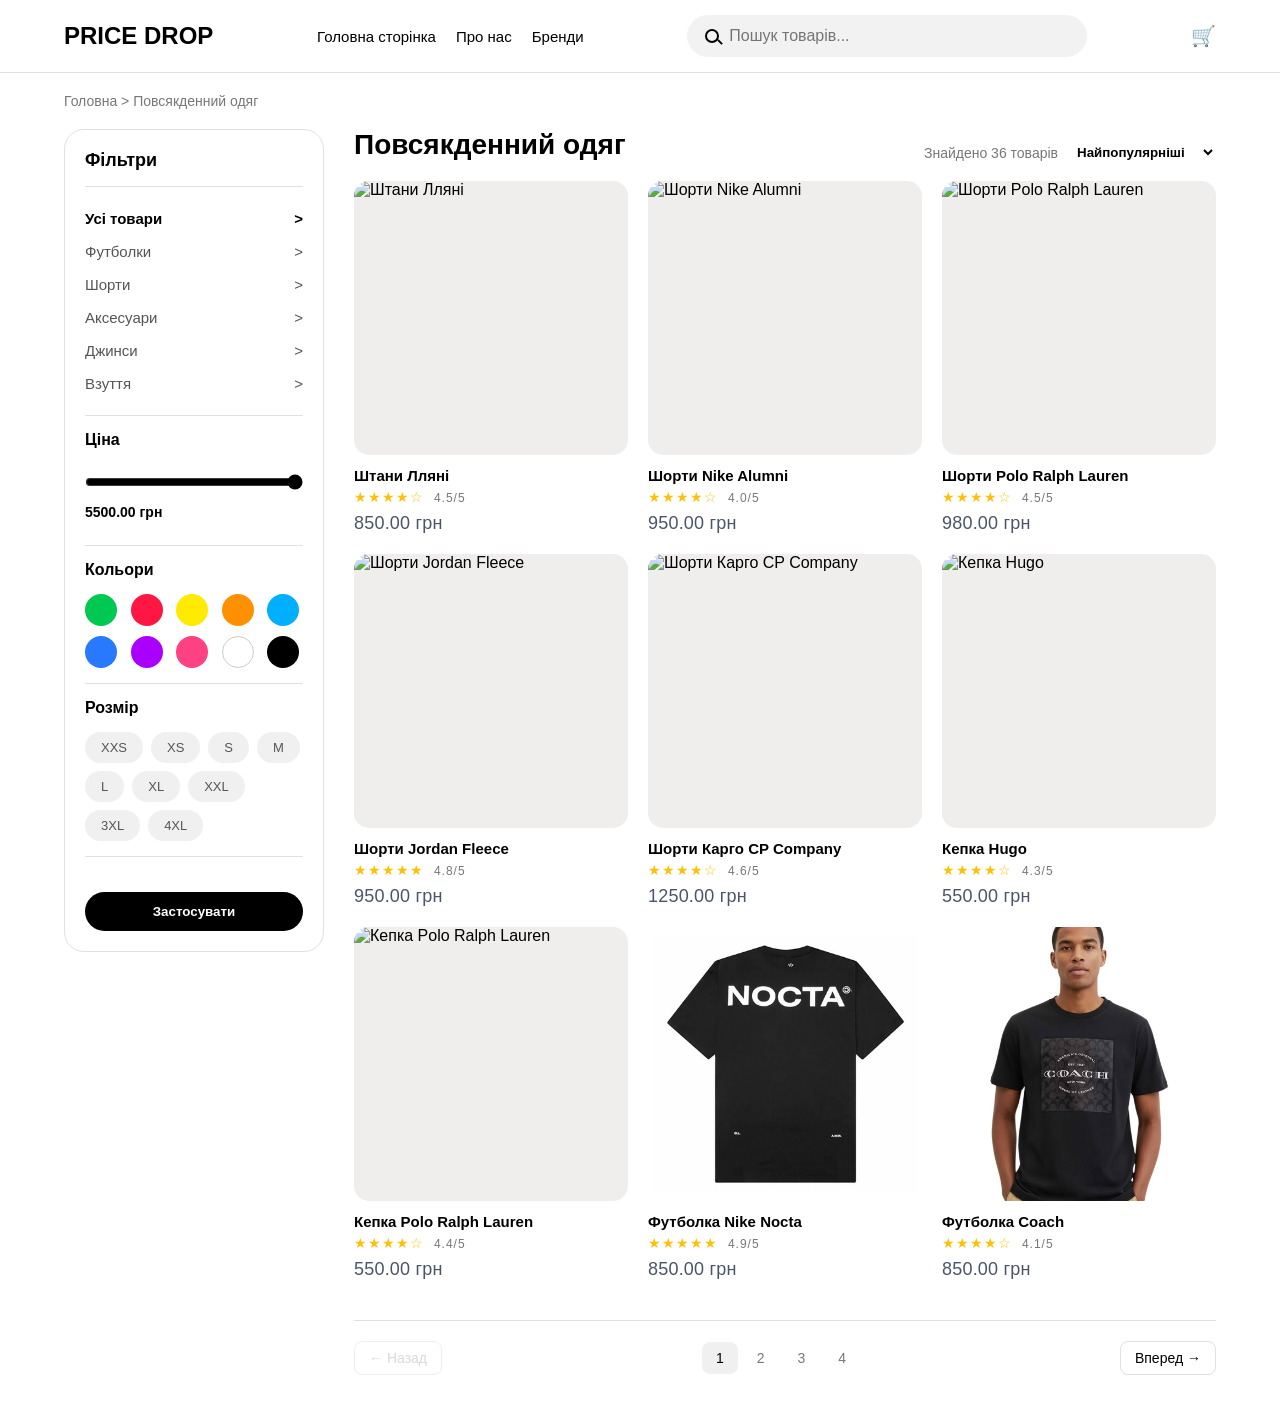
==== index2.html @ 5a88a985 "Add files via upload" ====
<!DOCTYPE html>
<html lang="uk">
<head>
    <meta charset="UTF-8">
    <meta name="viewport" content="width=device-width, initial-scale=1.0">
    <title>Price Drop - Повсякденний одяг</title>
    <link rel="stylesheet" href="style2.css">
    <meta property="og:image" content="logo.png">
<link rel="icon" type="image/png" href="logo.png">
</head>
<body>
   <header class="header">
    <div class="header-container">
        
        <div class="logo" id="logoLink">Price Drop</div>
        
        <nav class="nav">
            <a href="index.html" id="shopLink">Головна сторінка</a>
            <a href="index4.html">Про нас</a>
            <a href="index3.html">Бренди</a>
        </nav>

        <div class="search-bar">
            <span class="search-icon"></span>
            <input type="text" placeholder="Пошук товарів...">
        </div>

        <div class="header-icons">
            <button class="icon-btn" id="cartHeaderBtn">🛒 <span class="cart-badge" id="cartBadge">0</span></button>
            
            <div class="burger-menu-wrapper">
                <button class="burger-btn" onclick="toggleBurgerMenu()">
                    <span></span>
                    <span></span>
                    <span></span>
                </button>
                
                <div class="burger-menu" id="burgerMenu">
                    <a href="index.html">Головна сторінка</a>
                    <a href="index4.html">Про нас</a>
                    <a href="index3.html">Бренди</a>
                </div>
            </div>
        </div>
        
    </div>
</header>

    <div class="breadcrumb">
        <a href="#" id="breadHome">Головна</a> &gt; <span id="breadCurrent">Повсякденний одяг</span>
    </div>

    <div id="catalogPage" class="app-page active">
        <main class="main-container">
            <button class="mobile-filter-btn" id="openFilters">Фільтри ⚙️</button>

            <aside class="sidebar" id="sidebar">
                <div class="sidebar-header">
                    <h3>Фільтри</h3>
                    <button class="close-filter-btn" id="closeFilters">&times;</button>
                </div>
                <hr>
                
                <div class="filter-section">
                    <ul class="category-list" id="categoryFilter">
                        <li data-category="all" class="active">Усі товари <span>&gt;</span></li>
                        <li data-category="tshirt">Футболки <span>&gt;</span></li>
                        <li data-category="shorts">Шорти <span>&gt;</span></li>
                        <li data-category="accessories">Аксесуари <span>&gt;</span></li>
                        <li data-category="jeans">Джинси <span>&gt;</span></li>
                        <li data-category="shoes">Взуття <span>&gt;</span></li>

                    </ul>
                </div>
                <hr>

                <div class="filter-section">
                    <h4>Ціна</h4>
                    <div class="price-slider-container">
                        <input type="range" id="priceRange" min="50" max="300" value="300" class="slider">
                        <div class="price-values">
                            <span id="currentPrice">₴2000</span>
                        </div>
                    </div>
                </div>
                <hr>

                <div class="filter-section">
                    <h4>Кольори</h4>
                    <div class="color-options" id="colorFilter">
                        <div class="color-circle" data-color="green" style="background: #00c853;"></div>
                        <div class="color-circle" data-color="red" style="background: #ff1744;"></div>
                        <div class="color-circle" data-color="yellow" style="background: #ffea00;"></div>
                        <div class="color-circle" data-color="orange" style="background: #ff9100;"></div>
                        <div class="color-circle" data-color="lightblue" style="background: #00b0ff;"></div>
                        <div class="color-circle" data-color="blue" style="background: #2979ff;"></div>
                        <div class="color-circle" data-color="purple" style="background: #aa00ff;"></div>
                        <div class="color-circle" data-color="pink" style="background: #ff4081;"></div>
                        <div class="color-circle" data-color="white" style="background: #ffffff; border: 1px solid #ccc;"></div>
                        <div class="color-circle" data-color="black" style="background: #000000;"></div>
                    </div>
                </div>
                <hr>

                <div class="filter-section">
                    <h4>Розмір</h4>
                    <div class="size-options" id="sizeFilter">
                        <button class="size-btn" data-size="XXS">XXS</button>
                        <button class="size-btn" data-size="XS">XS</button>
                        <button class="size-btn" data-size="S">S</button>
                        <button class="size-btn" data-size="M">M</button>
                        <button class="size-btn" data-size="L">L</button>
                        <button class="size-btn" data-size="XL">XL</button>
                        <button class="size-btn" data-size="XXL">XXL</button>
                        <button class="size-btn" data-size="3XL">3XL</button>
                        <button class="size-btn" data-size="4XL">4XL</button>
                    </div>
                </div>
                <hr>



                <button class="apply-btn" id="applyFilters">Застосувати</button>
            </aside>

            <section class="products-content">
                <div class="products-header">
                    <h2>Повсякденний одяг</h2>
                    <div class="products-meta">
                        <span>Показано 1-9 з 100 товарів</span>
                        <select class="sort-select">
                            <option>Найпопулярніші</option>
                            <option>Спочатку дешевші</option>
                            <option>Спочатку дорожчі</option>
                        </select>
                    </div>
                </div>

                <div class="products-grid" id="catalogGrid"></div>

                <div class="pagination">
                    <button class="page-btn text-btn">&larr; Назад</button>
                    <div class="page-numbers">
                        <button class="page-btn num-btn active">1</button>
                        <button class="page-btn num-btn">2</button>
                        <button class="page-btn num-btn">3</button>
                        <span>...</span>
                        <button class="page-btn num-btn">8</button>
                        <button class="page-btn num-btn">9</button>
                        <button class="page-btn num-btn">10</button>
                    </div>
                    <button class="page-btn text-btn">Вперед &rarr;</button>
                </div>
            </section>
        </main>
    </div>

    <div id="productPage" class="app-page">
        <button class="back-to-catalog-btn" onclick="backToCatalog()" style="margin: 20px 0; padding: 10px 20px; background: #000; color: #fff; border: none; cursor: pointer; border-radius: 4px;">
        &larr; Назад до каталогу
    </button>
        <div class="details-container">
            <div class="details-gallery">
                <div class="thumbs-col" id="detailThumbs"></div>
                <div class="main-img-box">
                    <img id="detailMainImg" src="" alt="Товар">
                </div>
            </div>
            <div class="details-info">
                <h1 id="detailTitle"></h1>
                <div class="rating" id="detailRating"></div>
                <div class="price-container" id="detailPriceContainer"></div>
                <p class="details-desc">Ця стильна річ ідеально підійде для будь-якого випадку. Виготовлена з м'якої та дихаючої тканини, що забезпечує максимальний комфорт, високу якість та неперевершений вигляд.</p>
                <hr>
                <div class="filter-section">
                    <h4>Оберіть колір</h4>
                    <div class="color-options" id="detailColors"></div>
                </div>
                <hr>
                <div class="filter-section">
                    <h4>Оберіть розмір</h4>
                    <div class="size-options" id="detailSizes"></div>
                </div>
                <hr>
                <div class="qty-and-actions">
                    <div class="qty-selector">
                        <button class="qty-btn" id="detailQtyMinus">−</button>
                        <span class="qty-val" id="detailQtyVal">1</span>
                        <button class="qty-btn" id="detailQtyPlus">+</button>
                    </div>
                    <button class="add-to-cart-btn" id="addToCartBtn">Додати до кошика</button>
                </div>
            </div>
        </div>
    </div>

    <div id="cartPage" class="app-page">
        <div class="cart-container">
            <h1>Ваш кошик</h1>
            <div class="cart-layout">
                <div class="cart-items-list" id="cartItemsList"></div>
                <div class="order-summary">
                    <h2>Разом</h2>
                    <div class="summary-row">
                        <span>Сума</span>
                        <span id="summarySubtotal">$0</span>
                    </div>

                    <div class="summary-row">
                        <span>Доставка</span>
                        <span id="summaryDelivery">$0</span>
                    </div>
                    <div class="summary-row total">
                        <span>Загалом</span>
                        <span id="summaryTotal">$0</span>
                    </div>
                    <div class="promo-container">
                        <input type="text" class="promo-input" placeholder="Додати промокод">
                        <button class="promo-btn">Застосувати</button>
                    </div>
                    <button class="checkout-btn">Перейти до оформлення &rarr;</button>
                </div>
            </div>
        </div>
    </div>

<div id="checkoutPage" class="app-page">
    <div class="checkout-container">
        <button class="checkout-back-btn" id="checkoutBackBtn">&larr; Повернутися до каталогу</button>
        
        <div class="checkout-layout">
            <div class="checkout-form">
                <div>
                    <h2 class="checkout-section-title">Оформлення замовлення</h2>
                    <div class="form-grid">
                        <input type="text" id="order-name" class="form-input" placeholder="Ім'я">
                        <input type="text" id="order-lastname" class="form-input" placeholder="Прізвище">
                        <input type="text" id="order-surname" class="form-input" placeholder="По батькові">
                        <input type="text" id="order-phone" class="form-input" placeholder="+380">
                        
                        <select id="order-messenger" class="form-select">
                            <option value="Telegram">Telegram</option>
                            <option value="Viber">Viber</option>
                        </select>
                        <input type="text" id="order-nickname" class="form-input" placeholder="Введіть свій @nickname або номер">
                        
                        <div class="form-warning">Будь ласка, уважно заповнюйте контактні дані...</div>
                        
                        <textarea id="order-comment" class="form-textarea" placeholder="Коментар до замовлення (необов'язково)"></textarea>
                    </div>
                </div>

                <div>
                    <h2 class="checkout-section-title">Доставка</h2>
                    <div class="form-grid">
                        <input type="text" id="order-city" class="form-input" placeholder="Місто">
                        <input type="text" id="order-post" class="form-input" placeholder="Відділення Нової Пошти">
                    </div>
                </div>

                <div>
                    <h2 class="checkout-section-title">Спосіб оплати</h2>
                    <div class="radio-group">
                        <label class="radio-label">
                            <input type="radio" name="paymentMethod" value="Передоплата">
                            <span>Передоплата</span>
                        </label>
                        <label class="radio-label">
                            <input type="radio" name="paymentMethod" value="Оплата при отриманні" checked>
                            <span>Оплата при отриманні</span>
                        </label>
                    </div>
                </div>
            </div>

            <div class="checkout-summary-box">
                <h2 id="checkoutSummaryTitle">Ваші покупки</h2>
                
                <div class="checkout-mini-items" id="checkoutMiniItems"></div>
                
                <hr class="checkout-divider">
                <div class="checkout-row">
                    <span>Доставка</span>
                    <span style="color: #666; font-size: 14px;">За тарифами перевізника</span>
                </div>
                
                <div class="checkout-row total">
                    <span>Разом</span>
                    <span id="checkoutTotalVal">0.00 грн</span>
                </div>
                
                <label class="checkbox-label">
                    <input type="checkbox" id="order-agree" checked>
                    <span>Я погоджуюсь з <a href="#">Політикою конфіденційності</a></span>
                </label>
                <label class="checkbox-label">
                    <input type="checkbox" id="order-nocall" checked>
                    <span>Я не потребую дзвінка менеджера</span>
                </label>
                
                <button type="button" class="submit-order-btn" id="submitOrderBtn">Оформити замовлення</button>
            </div>
        </div>
    </div>
</div>


<script>
const baseProducts = [
    { title: "Штани Лляні", category: "pants", price: 850, oldPrice: null, rating: 4.5, stars: "★★★★☆", colors: ["black", "white", "darkblue", "beige"], sizes: ["S", "M", "L", "XL"], style: "casual", img: "1/1.jpg", gallery: ["1/1.jpg", "1/2.jpg", "1/3.jpg", "1/4.jpg"] },
    { title: "Шорти Nike Alumni", category: "shorts", price: 950, oldPrice: null, rating: 4.0, stars: "★★★★☆", colors: ["black", "grey"], sizes: ["S", "M", "L", "XL"], style: "casual", img: "2/1.jpg", gallery: ["2/2.jpg", "2/3.jpg", "2/6.jpg", "2/5.jpg"] },
    { title: "Шорти Polo Ralph Lauren", category: "shorts", price: 980, oldPrice: null, rating: 4.5, stars: "★★★★☆", colors: ["blue", "black"], sizes: ["M", "L", "XL"], style: "gym", img: "3/1.jpg", gallery: ["3/1.jpg", "3/2.jpg", "3/3.jpg"] },
    { title: "Шорти Jordan Fleece", category: "shorts", price: 950, oldPrice: null, rating: 4.8, stars: "★★★★★", colors: ["grey", "black"], sizes: ["S", "M", "L", "XL"], style: "casual", img: "4/1.jpg", gallery: ["4/1.jpg", "4/2.jpg", "4/3.jpg"] },
    { title: "Шорти Карго CP Company", category: "shorts", price: 1250, oldPrice: null, rating: 4.6, stars: "★★★★☆", colors: ["grey", "Black"], sizes: ["S", "M", "L"], style: "casual", img: "5/1.jpg", gallery: ["5/1.jpg", "5/2.jpg", "5/3.jpg"] },
    { title: "Кепка Hugo", category: "accessories", price: 550, oldPrice: null, rating: 4.3, stars: "★★★★☆", colors: ["darkblue", "black"], sizes: ["One Size"], style: "casual", img: "6/1.jpg", gallery: ["6/1.jpg", "6/2.jpg", "6/3.jpg"] },
    { title: "Кепка Polo Ralph Lauren", category: "accessories", price: 550, oldPrice: null, rating: 4.4, stars: "★★★★☆", colors: ["darkblue", "white", "black"], sizes: ["One Size"], style: "casual", img: "7/1.jpg", gallery: ["7/1.jpg", "7/2.jpg", "7/3.jpg"] },
    { title: "Футболка Nike Nocta", category: "tshirt", price: 850, oldPrice: null, rating: 4.9, stars: "★★★★★", colors: ["black", "white"], sizes: ["S", "M", "L", "XL"], style: "streetwear", img: "8/1.jpg", gallery: ["8/1.jpg", "8/2.jpg", "8/3.jpg"] },
    { title: "Футболка Coach", category: "tshirt", price: 850, oldPrice: null, rating: 4.1, stars: "★★★★☆", colors: ["black", "white"], sizes: ["S", "M", "L"], style: "casual", img: "9/1.jpg", gallery: ["9/1.jpg", "9/2.jpg", "9/3.jpg"] },
    { title: "Футболка Jordan OFF White", category: "tshirt", price: 850, oldPrice: null, rating: 4.7, stars: "★★★★★", colors: ["black", "white"], sizes: ["S", "M", "L", "XL"], style: "gym", img: "10/1.jpg", gallery: ["10/1.jpg", "10/2.jpg", "10/3.jpg"] },

    { title: "Футболка Jordan Paris", category: "tshirt", price: 850, oldPrice: null, rating: 4.0, stars: "★★★★☆", colors: ["whites", "black"], sizes: ["S", "M", "L"], style: "casual", img: "11/1.jpg", gallery: ["11/1.jpg", "11/2.jpg", "11/3.jpg"] },
    { title: "Футболка Jordan AIR", category: "tshirt", price: 850, oldPrice: null, rating: 4.0, stars: "★★★★☆", colors: ["white", "black"], sizes: ["S", "M", "L", "XL"], style: "formal", img: "12/1.jpg", gallery: ["12/1.jpg", "12/2.jpg", "12/3.jpg"] },
    { title: "Футболка Jordan Flight", category: "tshirt", price: 850, oldPrice: null, rating: 4.7, stars: "★★★★★", colors: ["black", "white"], sizes: ["S", "M", "L", "XL"], style: "casual", img: "13/1.jpg", gallery: ["13/1.jpg", "13/2.jpg", "13/3.jpg"] },
    { title: "Футболка Jodan AIR", category: "tshirt", price: 850, oldPrice: null, rating: 4.5, stars: "★★★★☆", colors: ["white", "black"], sizes: ["S", "M", "L", "XL"], style: "streetwear", img: "14/1.jpg", gallery: ["14/1.jpg", "14/2.jpg", "14/3.jpg"] },
    { title: "Штани Jordan Dri Fit", category: "shorts", price: 850, oldPrice: null, rating: 4.3, stars: "★★★★☆", colors: ["black", "blue"], sizes: ["S", "M", "L", "XL"], style: "casual", img: "15/1.jpg", gallery: ["15/1.jpg", "15/2.jpg", "15/3.jpg"] },
    { title: "Шорти Nike Swoosh", category: "shorts", price: 950, oldPrice: null, rating: 4.9, stars: "★★★★★", colors: ["gray", "black"], sizes: ["S", "M", "L", "XL"], style: "casual", img: "16/1.jpg", gallery: ["16/1.jpg", "16/2.jpg", "16/3.jpg"] },
    { title: "Штани Stone Island карго брюки", category: "jeans", price: 1500, oldPrice: 2300, rating: 4.2, stars: "★★★★☆", colors: ["beige", "grey"], sizes: ["S", "M", "L"], style: "streetwear", img: "17/1.jpg", gallery: ["17/1.jpg", "17/2.jpg"] },
    { title: "Лофери чоловічі", category: "shoes", price: 1450, oldPrice: null, rating: 4.4, stars: "★★★★☆", colors: ["black"], sizes: ["41", "42", "43", "44", "45"], style: "casual", img: "18/1.jpg", gallery: ["18/1.jpg", "18/2.jpg", "18/3.jpg"] },
    { title: "Шорти CP Company", category: "shorts", price: 1200, oldPrice: 1700, rating: 4.6, stars: "★★★★☆", colors: ["grey", "black", "darkgreen"], sizes: ["M", "L", "XL"], style: "streetwear", img: "19/1.jpg", gallery: ["19/1.jpg", "19/2.jpg", "19/3.jpg", "19/4.jpg"] },
    { title: "Кросівки Nike Ava Rover", category: "shoes", price: 2700, oldPrice: 3550, rating: 4.4, stars: "★★★★☆", colors: ["black"], sizes: ["41", "42", "43", "44", "45"], style: "formal", img: "20/1.jpg", gallery: ["20/1.jpg", "20/2.jpg", "20/3.jpg"] },

    { title: "Тапки Crocs", category: "shoes", price: 1250, oldPrice: 1500, rating: 5.0, stars: "★★★★★", colors: ["white", "black", "darkgreen"], sizes: ["41", "42", "43", "44", "45"], style: "casual", img: "21/1.jpg", gallery: ["21/1.jpg", "21/2.jpg", "21/3.jpg"] },
    { title: "Кросівки EA7", category: "shoes", price: 2890, oldPrice: null, rating: 4.9, stars: "★★★★★", colors: ["black"], sizes: ["41", "42", "43", "44", "45"], style: "casual", img: "22/1.jpg", gallery: ["22/1.jpg", "22/2.jpg", "22/3.jpg"] },
    { title: "Crocs Batman", category: "shoes", price: 1600, oldPrice: 1800, rating: 4.8, stars: "★★★★★", colors: ["black"], sizes: ["41", "42", "43", "44"], style: "streetwear", img: "23/1.jpg", gallery: ["23/1.jpg", "23/2.jpg", "23/3.jpg"] },
    { title: "Футболка AX", category: "tshirt", price: 1350, oldPrice: 1600, rating: 4.7, stars: "★★★★★", colors: ["black"], sizes: ["S", "M", "L", "Xl"], style: "casual", img: "24/1.jpg", gallery: ["24/1.jpg", "24/2.jpg", "24/3.jpg"] },
    { title: "Футболка Hugo Boss", category: "tshirt", price: 1200, oldPrice: null, rating: 4.6, stars: "★★★★☆", colors: ["black"], sizes: ["S", "M", "L", "XL"], style: "gym", img: "25/1.jpg", gallery: ["25/1.jpg", "25/2.jpg", "25/3.jpg"] },
    { title: "Кросівки Premiata Lander 7079", category: "shoes", price: 4100, oldPrice: 4500, rating: 4.5, stars: "★★★★☆", colors: ["black"], sizes: ["41", "42", "43", "45"], style: "casual", img: "26/1.jpg", gallery: ["26/1.jpg", "26/2.jpg", "26/3.jpg"] },
    { title: "Футболка Stone Island", category: "tshirt", price: 1400, oldPrice: 2300, rating: 4.4, stars: "★★★★☆", colors: ["black", "white"], sizes: ["S", "M", "L", "Xl"], style: "streetwear", img: "27/1.jpg", gallery: ["27/1.jpg", "27/2.jpg", "27/3.jpg"] },
    { title: "Футболка Hugo", category: "tshirt", price: 1200, oldPrice: null, rating: 4.7, stars: "★★★★★", colors: ["black"], sizes: ["S", "M", "L", "Xl"], style: "casual", img: "28/1.jpg", gallery: ["28/1.jpg", "28/2.jpg"] },
    { title: "Худі Stone Island", category: "hoodie", price: 1290, oldPrice: null, rating: 4.9, stars: "★★★★★", colors: ["darkgreen", "black", "green"], sizes: ["S", "M", "L", "Xl"], style: "streetwear", img: "29/1.jpg", gallery: ["29/1.jpg", "29/2.jpg", "29/3.jpg"] },
    { title: "Футболка Polo Ralph Lauren", category: "tshirt", price: 750, oldPrice: null, rating: 4.8, stars: "★★★★★", colors: ["blue", "white", "darkblue"], sizes: ["S", "M", "L", "Xl"], style: "gym", img: "30/1.jpg", gallery: ["30/1.jpg", "30/2.jpg", "30/3.jpg"] },
    { title: "Джинсові шорти", category: "shorts", price: 1500, oldPrice: 1800, rating: 4.6, stars: "★★★★☆", colors: ["black", "white"], sizes: ["29", "30", "31", "32", "33", "34", "35", "36"], style: "gym", img: "31/1.jpg", gallery: ["31/1.jpg", "31/2.jpg", "31/3.jpg"] },
    { title: "Джинси МОМ", category: "jeans", price: 1500, oldPrice: null, rating: 4.5, stars: "★★★★☆", colors: ["gray"], sizes: ["29", "30", "31", "32", "33", "34", "35", "36"], style: "casual", img: "32/1.jpg", gallery: ["32/1.jpg", "32/2.jpg"] },
    { title: "Джинси МОМ", category: "jeans", price: 1650, oldPrice: 1950, rating: 4.4, stars: "★★★★☆", colors: ["lightblue"], sizes: ["29", "30", "31", "32", "33", "34", "35", "36"], style: "casual", img: "33/1.jpg", gallery: ["33/1.jpg", "33/2.jpg", "33/3.jpg"] },
    { title: "Джинси МОМ", category: "jeans", price: 1650, oldPrice: 1900, rating: 4.9, stars: "★★★★★", colors: ["black"], sizes: ["29", "30", "31", "32", "33", "34", "35", "36"], style: "gym", img: "34/1.jpg", gallery: ["34/1.jpg", "34/2.jpg", "34/3.jpg"] },
    { title: "Джинси МОМ", category: "jeans", price: 1500, oldPrice: null, rating: 4.7, stars: "★★★★★", colors: ["white"], sizes: ["29", "30", "31", "32", "33", "34", "35", "36"], style: "formal", img: "35/1.jpg", gallery: ["35/1.jpg", "35/2.jpg", "35/3.jpg"] },
    { title: "Джинси балон", category: "jeans", price: 1550, oldPrice: null, rating: 4.6, stars: "★★★★☆", colors: ["black"], sizes: ["29", "30", "31", "32", "33", "34", "35", "36"], style: "casual", img: "36/1.jpg", gallery: ["36/1.jpg", "36/2.jpg", "36/3.jpg"] },
];

const productsData = baseProducts.map((product, index) => ({
    ...product,
    id: index + 1
}));

let cart = [];
let currentSelectedProduct = null;
let detailQty = 1;

let currentPage = 1;
const itemsPerPage = 9; 
let filteredProducts = [...productsData];
let searchQuery = ""; 

const colorHexMap = {
    green: "#00c853", red: "#ff1744", yellow: "#ffea00", orange: "#ff9100",
    lightblue: "#00b0ff", blue: "#2979ff", purple: "#aa00ff", pink: "#ff4081",
    white: "#ffffff", black: "#000000", beige: "#f5f5dc", brown: "#8b4513",
    gray: "#808080", khaki: "#c3b091", olive: "#808000", navy: "#000080", silver: "#c0c0c0", ash: "#b2beb5"
};


function renderCatalog() {
    const grid = document.getElementById('catalogGrid');
    if(!grid) return;
    grid.innerHTML = '';

    const startIndex = searchQuery ? 0 : (currentPage - 1) * itemsPerPage;
    const endIndex = searchQuery ? filteredProducts.length : startIndex + itemsPerPage;
    const pageProducts = filteredProducts.slice(startIndex, endIndex);

    const metaSpan = document.querySelector('.products-meta span');
    if (metaSpan && window.getComputedStyle(metaSpan).display !== 'none') {
        const total = filteredProducts.length;
        metaSpan.textContent = total > 0 ? `Знайдено ${total} товарів` : "Товарів не знайдено";
    }

    if (pageProducts.length === 0) {
        grid.innerHTML = '<div class="no-results" style="padding: 40px; text-align: center; width: 100%; font-size: 18px; color: #555;">Нічого не знайдено за вашим запитом</div>';
        renderPaginationControls(true); 
        return;
    }

    pageProducts.forEach(p => {
        const card = document.createElement('div');
        card.className = 'product-card';
        card.onclick = () => openProductDetails(p.id);

        let priceHtml = `<span class="current-price">${p.price.toFixed(2)} грн</span>`;
        if(p.oldPrice) {
            const disc = Math.round(((p.oldPrice - p.price) / p.oldPrice) * 100);
            if (disc > 0) {
                priceHtml += `<span class="old-price">${p.oldPrice.toFixed(2)} грн</span><span class="discount">-${disc}%</span>`;
            }
        }

        card.innerHTML = `
            <div class="img-container"><img src="${p.img}" alt="${p.title}"></div>
            <h3>${p.title}</h3>
            <div class="rating" style="color: #ffc107; font-size: 14px; letter-spacing: 1px;">${p.stars} <span style="color: #777; font-size: 12px;">${p.rating.toFixed(1)}/5</span></div>
            <div class="price-container">${priceHtml}</div>
        `;
        grid.appendChild(card);
    });

    renderPaginationControls(searchQuery !== ""); 
}

function renderPaginationControls(hidePagination = false) {
    const paginationContainer = document.querySelector('.pagination');
    if (!paginationContainer) return;

    if (hidePagination) {
        paginationContainer.innerHTML = '';
        return;
    }

    const totalPages = Math.ceil(filteredProducts.length / itemsPerPage) || 1;
    let numbersHtml = '';
    for (let i = 1; i <= totalPages; i++) {
        numbersHtml += `<button class="page-btn num-btn ${i === currentPage ? 'active' : ''}" onclick="goToPage(${i})">${i}</button>`;
    }

    paginationContainer.innerHTML = `
        <button class="page-btn text-btn" id="prevPageBtn" ${currentPage === 1 ? 'disabled style="opacity: 0.5; cursor: not-allowed;"' : ''}>&larr; Назад</button>
        <div class="page-numbers">
            ${numbersHtml}
        </div>
        <button class="page-btn text-btn" id="nextPageBtn" ${currentPage === totalPages ? 'disabled style="opacity: 0.5; cursor: not-allowed;"' : ''}>Вперед &rarr;</button>
    `;

    document.getElementById('prevPageBtn').onclick = () => {
        if (currentPage > 1) {
            currentPage--;
            renderCatalog();
            window.scrollTo(0, 0);
        }
    };

    document.getElementById('nextPageBtn').onclick = () => {
        if (currentPage < totalPages) {
            currentPage++;
            renderCatalog();
            window.scrollTo(0, 0);
        }
    };
}

window.goToPage = function(pageNumber) {
    currentPage = pageNumber;
    renderCatalog();
    window.scrollTo(0, 0);
};

function applySorting() {
    const sortSelect = document.querySelector('.products-meta select') || document.querySelector('.sort-select');
    if (!sortSelect) return;

    const sortValue = sortSelect.value;

    if (sortValue === "cheap" || sortValue.toLowerCase().includes("дешев") || sortValue === "price-asc") {
        filteredProducts.sort((a, b) => a.price - b.price);
    } else if (sortValue === "expensive" || sortValue.toLowerCase().includes("дорож") || sortValue === "price-desc") {
        filteredProducts.sort((a, b) => b.price - a.price);
    }
}

document.addEventListener("DOMContentLoaded", () => {
    const searchInput = document.querySelector(".search-bar input");
    
    const urlParams = new URLSearchParams(window.location.search);
    const searchQueryFromUrl = urlParams.get('search');
    
    if (searchQueryFromUrl) {
        searchQuery = searchQueryFromUrl.toLowerCase().trim();
        if (searchInput) searchInput.value = searchQueryFromUrl; 
        executeFiltering(); 
    }

    if (searchInput) {
        searchInput.addEventListener("input", (e) => {
            searchQuery = e.target.value.toLowerCase().trim();
            executeFiltering();
        });
    }
});

function executeFiltering() {
    const priceRangeInput = document.getElementById('priceRange');
    const maxPrice = priceRangeInput ? parseInt(priceRangeInput.value) : 2000;
    
    const activeCategoryEl = document.querySelector('#categoryFilter li.active');
    const selectedCategory = activeCategoryEl ? activeCategoryEl.getAttribute('data-category') : 'all';
    
    const activeStyleEl = document.querySelector('#styleFilter li.active');
    const selectedStyle = activeStyleEl ? activeStyleEl.getAttribute('data-style') : 'all';
    
    const activeColorEl = document.querySelector('#colorFilter .color-circle.active');
    const selectedColor = activeColorEl ? activeColorEl.getAttribute('data-color') : null;
    
    const activeSizeEl = document.querySelector('#sizeFilter .size-btn.active');
    const selectedSize = activeSizeEl ? activeSizeEl.getAttribute('data-size') : null;

    filteredProducts = productsData.filter(p => {
        const matchPrice = p.price <= maxPrice;
        const matchCategory = (selectedCategory === 'all' || p.category === selectedCategory);
        const matchStyle = (selectedStyle === 'all' || p.style === selectedStyle);
        const matchColor = (!selectedColor || p.colors.includes(selectedColor));
        const matchSize = (!selectedSize || p.sizes.includes(selectedSize));
        const matchSearch = !searchQuery || p.title.toLowerCase().includes(searchQuery);
        
        return matchPrice && matchCategory && matchStyle && matchColor && matchSize && matchSearch;
    });

    currentPage = 1;
    applySorting();
    renderCatalog();
}

const sortSelectElement = document.querySelector('.products-meta select') || document.querySelector('.sort-select');
if (sortSelectElement) {
    sortSelectElement.addEventListener('change', function() {
        currentPage = 1;
        applySorting();
        renderCatalog();
    });
}

function navigateTo(pageId) {
    document.querySelectorAll('.app-page').forEach(page => page.classList.remove('active'));
    const targetPage = document.getElementById(pageId);
    if(targetPage) {
        targetPage.classList.add('active');
    }
    window.scrollTo(0,0);
    if(pageId === 'catalogPage') {
        document.getElementById('breadCurrent').textContent = "Каталог товарів";
    }
}

function openProductDetails(productId) {
    const p = productsData.find(item => item.id === productId);
    if(!p) return;
    currentSelectedProduct = p;
    detailQty = 1;
    document.getElementById('detailQtyVal').textContent = detailQty;

    document.getElementById('breadCurrent').textContent = p.title;
    document.getElementById('detailTitle').textContent = p.title;
    document.getElementById('detailRating').innerHTML = `<span style="color: #ffc107;">${p.stars}</span> <span>${p.rating.toFixed(1)}/5</span>`;
    
    let priceHtml = `<span class="current-price">${p.price.toFixed(2)} грн</span>`;
    if(p.oldPrice) {
        const disc = Math.round(((p.oldPrice - p.price) / p.oldPrice) * 100);
        if (disc > 0) {
            priceHtml += `<span class="old-price">${p.oldPrice.toFixed(2)} грн</span><span class="discount">-${disc}%</span>`;
        }
    }
    document.getElementById('detailPriceContainer').innerHTML = priceHtml;
    document.getElementById('detailMainImg').src = p.img;

    let allProductImages = [];
    if (p.img) {
        allProductImages.push(p.img);
    }
    if (p.gallery && Array.isArray(p.gallery)) {
        allProductImages = allProductImages.concat(p.gallery);
    }

    const thumbsCol = document.getElementById('detailThumbs');
    thumbsCol.innerHTML = '';
    
    const uniqueImages = [...new Set(allProductImages)];

    uniqueImages.forEach((imagePath, index) => {
        const thumb = document.createElement('div');
        thumb.className = `thumb-box ${index === 0 ? 'active' : ''}`;
        thumb.innerHTML = `<img src="${imagePath}" alt="Галерея">`;
        
        thumb.onclick = function() {
            document.querySelectorAll('.thumb-box').forEach(t => t.classList.remove('active'));
            this.classList.add('active');
            document.getElementById('detailMainImg').src = imagePath; 
        };
        thumbsCol.appendChild(thumb);
    });

    const colorsDiv = document.getElementById('detailColors');
    colorsDiv.innerHTML = '';
    p.colors.forEach((color, index) => {
        const circle = document.createElement('div');
        circle.className = `color-circle ${index===0?'active':''}`;
        circle.setAttribute('data-color-name', color);
        circle.style.background = colorHexMap[color] || color;
        if(color === 'white') circle.style.border = "1px solid #ccc";
        circle.onclick = function() {
            colorsDiv.querySelectorAll('.color-circle').forEach(c => c.classList.remove('active'));
            this.classList.add('active');
        };
        colorsDiv.appendChild(circle);
    });

    const sizesDiv = document.getElementById('detailSizes');
    sizesDiv.innerHTML = '';
    p.sizes.forEach((size, index) => {
        const btn = document.createElement('button');
        btn.className = `size-btn ${index===0?'active':''}`;
        btn.textContent = size;
        btn.onclick = function() {
            sizesDiv.querySelectorAll('.size-btn').forEach(b => b.classList.remove('active'));
            this.classList.add('active');
        };
        sizesDiv.appendChild(btn);
    });

    navigateTo('productPage');
}

document.getElementById('detailQtyMinus').onclick = () => {
    if(detailQty > 1) {
        detailQty--;
        document.getElementById('detailQtyVal').textContent = detailQty;
    }
};
document.getElementById('detailQtyPlus').onclick = () => {
    detailQty++;
    document.getElementById('detailQtyVal').textContent = detailQty;
};

document.getElementById('addToCartBtn').onclick = () => {
    if(!currentSelectedProduct) return;
    
    const activeColorEl = document.querySelector('#detailColors .color-circle.active');
    const activeSizeEl = document.querySelector('#detailSizes .size-btn.active');
    
    const selectedColor = activeColorEl ? activeColorEl.getAttribute('data-color-name') : 'Стандарт';
    const selectedSize = activeSizeEl ? activeSizeEl.textContent : 'M';

    const existingIndex = cart.findIndex(item => item.id === currentSelectedProduct.id && item.color === selectedColor && item.size === selectedSize);
    
    if(existingIndex > -1) {
        cart[existingIndex].qty += detailQty;
    } else {
        cart.push({
            id: currentSelectedProduct.id,
            title: currentSelectedProduct.title,
            price: currentSelectedProduct.price,
            img: currentSelectedProduct.img,
            color: selectedColor,
            size: selectedSize,
            qty: detailQty
        });
    }
    updateCartBadge();
    navigateTo('cartPage');
    renderCart();
};

function updateCartBadge() {
    const badge = document.getElementById('cartBadge');
    const totalItems = cart.reduce((sum, item) => sum + item.qty, 0);
    if(totalItems > 0) {
        badge.textContent = totalItems;
        badge.style.display = 'block';
    } else {
        badge.style.display = 'none';
    }
}

function renderCart() {
    const listContainer = document.getElementById('cartItemsList');
    listContainer.innerHTML = '';

    if(cart.length === 0) {
        listContainer.innerHTML = '<p style="text-align:center; padding: 20px; color:#777;">Кошик порожній</p>';
        calculateSummary(0);
        return;
    }

    let subtotal = 0;

    cart.forEach((item, index) => {
        subtotal += item.price * item.qty;
        const itemRow = document.createElement('div');
        itemRow.className = 'cart-item';

        itemRow.innerHTML = `
            <div class="cart-item-img"><img src="${item.img}" alt="${item.title}"></div>
            <div class="cart-item-details">
                <div>
                    <h3>${item.title}</h3>
                    <div class="cart-item-meta">Розмір: ${item.size}</div>
                    <div class="cart-item-meta">Колір: ${item.color}</div>
                </div>
                <div class="cart-item-price">${item.price.toFixed(2)} грн</div>
            </div>
            <button class="remove-item-btn" onclick="removeCartItem(${index})">🗑</button>
            <div class="qty-selector">
                <button class="qty-btn" onclick="changeCartQty(${index}, -1)">−</button>
                <span class="qty-val">${item.qty}</span>
                <button class="qty-btn" onclick="changeCartQty(${index}, 1)">+</button>
            </div>
        `;
        listContainer.appendChild(itemRow);
    });

    calculateSummary(subtotal);
}

function changeCartQty(index, change) {
    cart[index].qty += change;
    if(cart[index].qty <= 0) {
        cart.splice(index, 1);
    }
    updateCartBadge();
    renderCart();
}

function removeCartItem(index) {
    cart.splice(index, 1);
    updateCartBadge();
    renderCart();
}

function calculateSummary(subtotal) {
    const total = subtotal; 

    document.getElementById('summarySubtotal').textContent = `${subtotal.toFixed(2)} грн`;
    
    if (document.getElementById('summaryDiscount')) {
        document.getElementById('summaryDiscount').textContent = `0.00 грн`;
    }
    
    const deliveryEl = document.getElementById('summaryDelivery');
    if (deliveryEl) {
        deliveryEl.textContent = subtotal > 0 ? `За тарифами перевізника` : `0.00 грн`;
    }
    
    document.getElementById('summaryTotal').textContent = `${total.toFixed(2)} грн`;
}
document.querySelector('.checkout-btn').onclick = function() {
    if(cart.length === 0) {
        alert('Ваш кошик порожній!');
        return;
    }
    navigateTo('checkoutPage');
    renderCheckoutSummary();
};

function renderCheckoutSummary() {
    const miniItemsContainer = document.getElementById('checkoutMiniItems');
    if (!miniItemsContainer) return;
    
    miniItemsContainer.innerHTML = '';
    let totalItemsCount = 0;
    let subtotal = 0;

    cart.forEach(item => {
        totalItemsCount += item.qty;
        subtotal += item.price * item.qty;

        const miniRow = document.createElement('div');
        miniRow.className = 'mini-item';
        miniRow.innerHTML = `
            <div class="mini-item-img">
                <img src="${item.img}" alt="${item.title}">
            </div>
            <div class="mini-item-info">
                <h4>${item.title.toUpperCase()}</h4>
                <div class="mini-item-meta">Розмір: ${item.size}</div>
                <div class="mini-item-meta">Колір: ${item.color}</div>
                <div class="mini-item-meta">Кількість: ${item.qty}</div>
                <div class="mini-item-price">${(item.price * item.qty).toFixed(2)} грн</div>
            </div>
        `;
        miniItemsContainer.appendChild(miniRow);
    });

    const checkoutTotal = subtotal; 

    document.getElementById('checkoutSummaryTitle').textContent = `Ваші покупки (${totalItemsCount})`;
    document.getElementById('checkoutTotalVal').textContent = `${checkoutTotal.toFixed(2)} грн`;
}

document.getElementById('submitOrderBtn').onclick = () => {
    
    const TELEGRAM_BOT_TOKEN = '8661439591:AAFi-Rre1BqHQxpiJybsyWS0O9O989WZ43U';
    const TELEGRAM_CHAT_ID = '1374528287';

    const name = document.getElementById('order-name')?.value || 'Не вказано';
    const lastname = document.getElementById('order-lastname')?.value || '';
    const phone = document.getElementById('order-phone')?.value || 'Не вказано';
    const city = document.getElementById('order-city')?.value || 'Не вказано';
    const post = document.getElementById('order-post')?.value || 'Не вказано';
    const comment = document.getElementById('order-comment')?.value || '-';

    let payment = 'Не вказано';

    const radioPayment = document.querySelector('input[name="payment"]:checked') || 
                          document.querySelector('input[name="payment-method"]:checked') ||
                          document.querySelector('input[type="radio"]:checked');
    
    if (radioPayment) {
        payment = radioPayment.value;
    } else {
        const activePaymentBlock = document.querySelector('.payment-method.active') || 
                                   document.querySelector('.payment-btn.active') || 
                                   document.querySelector('.active[data-payment]') ||
                                   document.querySelector('.checkout-form .active');
        
        if (activePaymentBlock) {
            payment = activePaymentBlock.innerText || activePaymentBlock.textContent;
            payment = payment.replace(/[\n\r\t]/g, "").trim();
        }
    }

    let text = `🛍️ <b>НОВЕ ЗАМОВЛЕННЯ З САЙТУ!</b>\n\n`;
    text += `👤 <b>Клієнт:</b> ${lastname} ${name}\n`;
    text += `📞 <b>Телефон:</b> ${phone}\n`;
    text += `📍 <b>Доставка:</b> м. ${city}, ${post}\n`;
    text += `💳 <b>Оплата:</b> ${payment}\n`;
    if (comment !== '-') text += `📝 <b>Коментар:</b> ${comment}\n`;
    
    text += `\n📦 <b>ТОВАРИ В ЗАМОВЛЕННІ:</b>\n`;
    
    cart.forEach((item, index) => {
        text += `${index + 1}. <b>${item.title}</b>\n`;
        text += `   🏷️ Колір: ${item.color || 'Не обрано'}\n`;
        text += `   📐 Розмір: ${item.size || 'Не обрано'}\n`;
        text += `   🔢 Кількість: ${item.qty} шт. — ${(item.price * item.qty)} грн\n\n`;
    });
    
    let subtotal = 0;
    cart.forEach(item => { subtotal += item.price * item.qty; });
    
    // Чиста математика без знижок і фіксованої доставки
    const total = subtotal; 

    text += `🚚 <b>Доставка:</b> За тарифами перевізника\n`;
    text += `💰 <b>ЗАГАЛЬНА СУМА до сплати: ${total.toFixed(2)} грн</b>`;

    let photoUrl = cart.length > 0 ? cart[0].img : "";
    const isLocalFile = window.location.protocol === 'file:';
    let method = "sendMessage";
    let bodyData = { chat_id: TELEGRAM_CHAT_ID, parse_mode: 'html' };

    if (photoUrl && !isLocalFile) {
        method = "sendPhoto";
        if (!photoUrl.startsWith('http')) {
            photoUrl = window.location.origin + '/' + photoUrl;
        }
        bodyData.photo = photoUrl;
        bodyData.caption = text;
    } else {
        bodyData.text = text;
    }

    const URI_API = `https://api.telegram.org/bot${TELEGRAM_BOT_TOKEN}/${method}`;

    fetch(URI_API, {
        method: 'POST',
        headers: { 'Content-Type': 'application/json' },
        body: JSON.stringify(bodyData)
    })
    .then(response => {
        if (response.ok) {
            alert('Замовлення успішно оформлено! Дякуємо за покупку.');
        } else {
            alert('Помилка відправки в Telegram. Перевірте вашого бота.');
        }
        cart = [];
        updateCartBadge();
        navigateTo('catalogPage');
    })
    .catch(error => {
        console.error("Помилка:", error);
        alert('Помилка зв\'язку з сервером, але замовлення зафіксовано.');
        cart = [];
        updateCartBadge();
        navigateTo('catalogPage');
    });
}; // Тут закривається кнопка натискання

const priceRangeInput = document.getElementById('priceRange');
if (priceRangeInput) {
    priceRangeInput.min = "200";
    priceRangeInput.max = "5500"; 
    priceRangeInput.value = "5500";
    
    const currentPriceEl = document.getElementById('currentPrice');
    if (currentPriceEl) {
        currentPriceEl.textContent = parseInt(priceRangeInput.value).toFixed(2) + ' грн';
    }

    priceRangeInput.addEventListener('input', function(e) {
        if (currentPriceEl) {
            currentPriceEl.textContent = parseInt(e.target.value).toFixed(2) + ' грн';
        }
    });
}

document.querySelectorAll('#categoryFilter li').forEach(item => {
    item.addEventListener('click', function() {
        document.querySelectorAll('#categoryFilter li').forEach(i => i.classList.remove('active'));
        this.classList.add('active');
    });
});

document.querySelectorAll('#styleFilter li').forEach(item => {
    item.addEventListener('click', function() {
        document.querySelectorAll('#styleFilter li').forEach(i => i.classList.remove('active'));
        this.classList.add('active');
    });
});

document.querySelectorAll('#colorFilter .color-circle').forEach(circle => {
    circle.addEventListener('click', function() {
        if(this.classList.contains('active')) {
            this.classList.remove('active');
        } else {
            document.querySelectorAll('#colorFilter .color-circle').forEach(c => c.classList.remove('active'));
            this.classList.add('active');
        }
    });
});

document.querySelectorAll('#sizeFilter .size-btn').forEach(btn => {
    btn.addEventListener('click', function() {
        if(this.classList.contains('active')) {
            this.classList.remove('active');
        } else {
            document.querySelectorAll('#sizeFilter .size-btn').forEach(b => b.classList.remove('active'));
            this.classList.add('active');
        }
    });
});

document.getElementById('applyFilters').addEventListener('click', executeFiltering);

const openBtn = document.getElementById('openFilters');
const closeBtn = document.getElementById('closeFilters');
const sidebar = document.getElementById('sidebar');

if(openBtn && closeBtn && sidebar) {
    openBtn.addEventListener('click', () => sidebar.classList.add('open'));
    closeBtn.addEventListener('click', () => sidebar.classList.remove('open'));
}

document.getElementById('logoLink').onclick = () => navigateTo('catalogPage');
document.getElementById('shopLink').onclick = () => navigateTo('catalogPage');
document.getElementById('breadHome').onclick = () => navigateTo('catalogPage');
document.getElementById('cartHeaderBtn').onclick = () => {
    navigateTo('cartPage');
    renderCart();
};

function toggleBurgerMenu() {
    const btn = document.querySelector('.burger-btn');
    const menu = document.getElementById('burgerMenu');
    if(btn && menu) {
        btn.classList.toggle('active');
        menu.classList.toggle('active');
    }
}

applySorting();
renderCatalog();
</script>

<script>
    function backToCatalog() {
    document.getElementById('productPage').classList.remove('active');
    document.getElementById('catalogPage').classList.add('active');
    window.scrollTo(0, 0);
}
</script>
</body>
</html>
---- style2.css ----
* {
            margin: 0;
            padding: 0;
            box-sizing: border-box;
            font-family: 'Segoe UI', Tahoma, Geneva, Verdana, sans-serif;
        }
        

        body {
            background-color: #ffffff;
            color: #000000;
        }

        header {
            border-bottom: 1px solid #e0e0e0;
            padding: 15px 5%;
        }

        .header-container {
            display: flex;
            align-items: center;
            justify-content: space-between;
            gap: 20px;
        }

        .logo {
            font-size: 24px;
            font-weight: 900;
            text-transform: uppercase;
            text-decoration: none;
            color: #000000;
            cursor: pointer;
        }

        .nav {
            display: flex;
            gap: 20px;
        }

        .nav a {
            text-decoration: none;
            color: #000000;
            font-size: 15px;
        }

        .search-bar {
            flex-grow: 1;
            max-width: 500px;
        }

        .search-bar input {
            width: 100%;
            padding: 10px 20px;
            background-color: #f0f0f0;
            border: none;
            border-radius: 20px;
            outline: none;
        }

        .header-icons {
            display: flex;
            gap: 15px;
        }

        .icon-btn {
            background: none;
            border: none;
            font-size: 20px;
            cursor: pointer;
            position: relative;
        }

        .cart-badge {
            position: absolute;
            top: -5px;
            right: -10px;
            background-color: #ff1744;
            color: white;
            font-size: 11px;
            padding: 2px 6px;
            border-radius: 50%;
            display: none;
        }

        .breadcrumb {
            padding: 20px 5%;
            font-size: 14px;
            color: #777777;
        }

        .breadcrumb a {
            text-decoration: none;
            color: #777777;
        }

        .app-page {
            display: none;
        }

        .app-page.active {
            display: block;
        }

        .main-container {
            display: flex;
            padding: 0 5% 50px 5%;
            gap: 30px;
            position: relative;
        }

        .sidebar {
            width: 260px;
            flex-shrink: 0;
            border: 1px solid #e0e0e0;
            border-radius: 20px;
            padding: 20px;
            height: fit-content;
        }

        .sidebar-header {
            display: flex;
            justify-content: space-between;
            align-items: center;
        }

        .sidebar-header h3 {
            font-size: 18px;
            font-weight: 700;
        }

        .close-filter-btn {
            display: none;
            background: none;
            border: none;
            font-size: 28px;
            cursor: pointer;
        }

        hr {
            border: 0;
            border-top: 1px solid #e0e0e0;
            margin: 15px 0;
        }

        .filter-section h4 {
            margin-bottom: 15px;
            font-size: 16px;
            font-weight: 700;
        }

        .category-list {
            list-style: none;
        }

        .category-list li {
            display: flex;
            justify-content: space-between;
            padding: 8px 0;
            color: #555555;
            cursor: pointer;
            font-size: 15px;
        }

        .category-list li.active, .category-list li:hover {
            color: #000000;
            font-weight: 600;
        }

        .price-slider-container {
            padding: 10px 0;
        }

        .slider {
            width: 100%;
            accent-color: #000000;
        }

        .price-values {
            display: flex;
            justify-content: space-between;
            margin-top: 10px;
            font-weight: 600;
            font-size: 14px;
        }

        .color-options {
            display: grid;
            grid-template-columns: repeat(5, 1fr);
            gap: 10px;
        }

        .color-circle {
            width: 32px;
            height: 32px;
            border-radius: 50%;
            cursor: pointer;
            position: relative;
            display: flex;
            align-items: center;
            justify-content: center;
        }

        .color-circle.active::after {
            content: "✓";
            color: white;
            font-size: 14px;
        }

        .color-circle[style*="ffffff"].active::after {
            color: black;
        }

        .size-options {
            display: flex;
            flex-wrap: wrap;
            gap: 8px;
        }

        .size-btn {
            background-color: #f0f0f0;
            border: none;
            padding: 8px 16px;
            border-radius: 20px;
            cursor: pointer;
            font-size: 13px;
            color: #555555;
            transition: 0.2s;
        }

        .size-btn.active, .size-btn:hover {
            background-color: #000000;
            color: #ffffff;
        }

        .apply-btn {
            width: 100%;
            background-color: #000000;
            color: #ffffff;
            border: none;
            padding: 12px;
            border-radius: 20px;
            margin-top: 20px;
            cursor: pointer;
            font-weight: 600;
        }

        .products-content {
            flex-grow: 1;
        }

        .products-header {
            display: flex;
            justify-content: space-between;
            align-items: flex-end;
            margin-bottom: 20px;
        }

        .products-header h2 {
            font-size: 28px;
            font-weight: 800;
        }

        .products-meta {
            display: flex;
            align-items: center;
            gap: 15px;
            color: #777777;
            font-size: 14px;
        }

        .sort-select {
            border: none;
            font-weight: 600;
            color: #000000;
            outline: none;
            cursor: pointer;
            background: transparent;
        }

        .products-grid {
            display: grid;
            grid-template-columns: repeat(3, 1fr);
            gap: 20px;
        }

        .product-card {
            background: #ffffff;
            border-radius: 15px;
            transition: 0.3s;
            cursor: pointer;
        }

        .img-container {
            width: 100%;
            aspect-ratio: 1 / 1;
            background-color: #f0eeed;
            border-radius: 15px;
            overflow: hidden;
            margin-bottom: 12px;
        }

        .img-container img {
            width: 100%;
            height: 100%;
            object-fit: cover;
        }

        .product-card h3 {
            font-size: 15px;
            font-weight: 700;
            margin-bottom: 5px;
            white-space: nowrap;
            overflow: hidden;
            text-overflow: ellipsis;
        }

        .rating {
            font-size: 13px;
            color: #ffc107;
            margin-bottom: 8px;
        }

        .rating span {
            color: #777777;
            margin-left: 5px;
        }

        .price-container {
            display: flex;
            align-items: center;
            gap: 10px;
        }

        .current-price {
            font-size: 18px;
            font-weight: 700;
        }

        .old-price {
            font-size: 14px;
            color: #777777;
            text-decoration: line-through;
        }

        .discount {
            background-color: #ffebee;
            color: #ff1744;
            font-size: 11px;
            padding: 3px 8px;
            border-radius: 10px;
            font-weight: 600;
        }

        .pagination {
            display: flex;
            justify-content: space-between;
            align-items: center;
            margin-top: 40px;
            border-top: 1px solid #e0e0e0;
            padding-top: 20px;
        }

        .page-btn {
            background: none;
            border: 1px solid #e0e0e0;
            padding: 8px 14px;
            border-radius: 8px;
            cursor: pointer;
            font-size: 14px;
            font-weight: 500;
            transition: 0.2s;
        }

        .text-btn {
            background-color: #ffffff;
        }

        .num-btn {
            border: none;
            color: #777777;
        }

        .num-btn.active, .num-btn:hover {
            background-color: #f0f0f0;
            color: #000000;
        }

        .page-numbers {
            display: flex;
            align-items: center;
            gap: 5px;
        }

        .mobile-filter-btn {
            display: none;
            background-color: #f0f0f0;
            border: none;
            padding: 10px 20px;
            border-radius: 20px;
            font-weight: 600;
            cursor: pointer;
            margin-bottom: 15px;
        }

        .details-container {
            padding: 0 5% 50px 5%;
            display: flex;
            gap: 40px;
        }

        .details-gallery {
            display: flex;
            gap: 15px;
            width: 50%;
        }

        .thumbs-col {
            display: flex;
            flex-direction: column;
            gap: 15px;
            width: 120px;
        }

        .thumb-box {
            width: 100%;
            aspect-ratio: 1 / 1;
            background-color: #f0eeed;
            border-radius: 15px;
            overflow: hidden;
            cursor: pointer;
            border: 1px solid transparent;
        }

        .thumb-box.active {
            border-color: #000000;
        }

        .thumb-box img {
            width: 100%;
            height: 100%;
            object-fit: cover;
        }

        .main-img-box {
            flex-grow: 1;
            background-color: #f0eeed;
            border-radius: 20px;
            overflow: hidden;
            aspect-ratio: 1 / 1;
        }

        .main-img-box img {
            width: 100%;
            height: 100%;
            object-fit: cover;
        }

        .details-info {
            width: 50%;
        }

        .details-info h1 {
            font-size: 36px;
            font-weight: 900;
            margin-bottom: 10px;
            text-transform: uppercase;
        }

        .details-info .rating {
            font-size: 16px;
            margin-bottom: 15px;
        }

        .details-info .price-container {
            margin-bottom: 20px;
        }

        .details-info .current-price {
            font-size: 28px;
        }

        .details-info .old-price {
            font-size: 20px;
        }

        .details-desc {
            color: #555555;
            font-size: 15px;
            line-height: 1.6;
            margin-bottom: 25px;
        }

        .qty-and-actions {
            display: flex;
            gap: 15px;
            margin-top: 25px;
        }

        .qty-selector {
            display: flex;
            align-items: center;
            background-color: #f0f0f0;
            border-radius: 25px;
            padding: 5px 15px;
            gap: 15px;
        }

        .qty-btn {
            background: none;
            border: none;
            font-size: 20px;
            cursor: pointer;
            padding: 5px;
        }

        .qty-val {
            font-weight: 600;
            min-width: 20px;
            text-align: center;
        }

        .add-to-cart-btn {
            flex-grow: 1;
            background-color: #000000;
            color: #ffffff;
            border: none;
            border-radius: 25px;
            font-weight: 600;
            font-size: 15px;
            cursor: pointer;
        }

        .cart-container {
            padding: 0 5% 50px 5%;
        }

        .cart-container h1 {
            font-size: 32px;
            font-weight: 900;
            margin-bottom: 25px;
            text-transform: uppercase;
        }

        .cart-layout {
            display: flex;
            gap: 30px;
        }

        .cart-items-list {
            flex-grow: 1;
            border: 1px solid #e0e0e0;
            border-radius: 20px;
            padding: 20px;
            display: flex;
            flex-direction: column;
            gap: 20px;
        }

        .cart-item {
            display: flex;
            gap: 15px;
            position: relative;
        }

        .cart-item:not(:last-child) {
            border-bottom: 1px solid #e0e0e0;
            padding-bottom: 20px;
        }

        .cart-item-img {
            width: 100px;
            height: 100px;
            background-color: #f0eeed;
            border-radius: 10px;
            overflow: hidden;
        }

        .cart-item-img img {
            width: 100%;
            height: 100%;
            object-fit: cover;
        }

        .cart-item-details {
            flex-grow: 1;
            display: flex;
            flex-direction: column;
            justify-content: space-between;
        }

        .cart-item-details h3 {
            font-size: 16px;
            font-weight: 700;
        }

        .cart-item-meta {
            font-size: 13px;
            color: #777777;
        }

        .cart-item-price {
            font-size: 18px;
            font-weight: 700;
        }

        .remove-item-btn {
            position: absolute;
            top: 0;
            right: 0;
            background: none;
            border: none;
            color: #ff1744;
            cursor: pointer;
            font-size: 16px;
        }

        .cart-item .qty-selector {
            position: absolute;
            bottom: 0;
            right: 0;
            padding: 2px 10px;
        }

        .order-summary {
            width: 380px;
            border: 1px solid #e0e0e0;
            border-radius: 20px;
            padding: 24px;
            height: fit-content;
        }

        .order-summary h2 {
            font-size: 20px;
            font-weight: 700;
            margin-bottom: 20px;
        }

        .summary-row {
            display: flex;
            justify-content: space-between;
            margin-bottom: 15px;
            font-size: 15px;
            color: #777777;
        }

        .summary-row.total {
            border-top: 1px solid #e0e0e0;
            padding-top: 15px;
            font-size: 18px;
            font-weight: 700;
            color: #000000;
            margin-top: 15px;
        }

        .summary-row .discount-val {
            color: #ff1744;
        }

        .promo-container {
            display: flex;
            gap: 10px;
            margin: 20px 0;
        }

        .promo-input {
            flex-grow: 1;
            background-color: #f0f0f0;
            border: none;
            border-radius: 20px;
            padding: 10px 15px;
            outline: none;
        }

        .promo-btn {
            background-color: #000000;
            color: #ffffff;
            border: none;
            padding: 10px 20px;
            border-radius: 20px;
            font-weight: 600;
            cursor: pointer;
        }

        .checkout-btn {
            width: 100%;
            background-color: #000000;
            color: #ffffff;
            border: none;
            padding: 14px;
            border-radius: 25px;
            font-weight: 600;
            cursor: pointer;
            display: flex;
            justify-content: center;
            align-items: center;
            gap: 10px;
        }

        @media (max-width: 992px) {
            .products-grid {
                grid-template-columns: repeat(2, 1fr);
            }
            .details-container {
                flex-direction: column;
            }
            .details-gallery, .details-info {
                width: 100%;
            }
            .cart-layout {
                flex-direction: column;
            }
            .order-summary {
                width: 100%;
            }
        }

        @media (max-width: 768px) {
            .nav, .search-bar {
                display: none;
            }
            
            .main-container {
                flex-direction: column;
            }
            
            .mobile-filter-btn {
                display: block;
                align-self: flex-start;
            }
            
            .sidebar {
                position: fixed;
                top: 0;
                left: -100%;
                width: 100%;
                max-width: 300px;
                height: 100%;
                background-color: #ffffff;
                z-index: 1000;
                overflow-y: auto;
                transition: 0.3s ease;
                border-radius: 0;
                box-shadow: 5px 0 15px rgba(0,0,0,0.1);
            }
            
            .sidebar.open {
                left: 0;
            }
            
            .close-filter-btn {
                display: block;
            }
            
            .products-header h2 {
                font-size: 22px;
            }
            .details-gallery {
                flex-direction: column-reverse;
            }
            .thumbs-col {
                flex-direction: row;
                width: 100%;
            }
            .thumbs-col .thumb-box {
                width: 80px;
            }
        }

        @media (max-width: 480px) {
            .products-grid {
                grid-template-columns: repeat(1, 1fr);
            }
            .page-numbers .num-btn:not(.active) {
                display: none;
            }
        }

.checkout-back-btn {
    display: inline-flex;
    align-items: center;
    gap: 8px;
    background: none;
    border: none;
    font-size: 15px;
    cursor: pointer;
    color: #000000;
    margin-bottom: 25px;
    font-weight: 500;
}

.checkout-container {
    padding: 20px 5% 50px 5%;
}

.checkout-layout {
    display: flex;
    gap: 40px;
    align-items: flex-start;
}

.checkout-form {
    flex-grow: 1;
    display: flex;
    flex-direction: column;
    gap: 35px;
}

.checkout-section-title {
    font-size: 22px;
    font-weight: 700;
    margin-bottom: 20px;
    letter-spacing: -0.5px;
}

.form-grid {
    display: grid;
    grid-template-columns: repeat(2, 1fr);
    gap: 15px;
}

.form-input, .form-select, .form-textarea {
    width: 100%;
    background-color: #f5f5f5;
    border: none;
    padding: 14px 20px;
    font-size: 15px;
    color: #000;
    outline: none;
}

.form-textarea {
    grid-column: span 2;
    resize: vertical;
    min-height: 110px;
}

.form-warning {
    grid-column: span 2;
    color: #ff1744;
    font-size: 13px;
    margin-top: -5px;
}

.radio-group {
    display: flex;
    flex-direction: column;
    gap: 14px;
    margin-top: 10px;
}

.radio-label {
    display: flex;
    align-items: center;
    gap: 10px;
    font-size: 15px;
    cursor: pointer;
}

.radio-label input {
    accent-color: #000000;
    width: 18px;
    height: 18px;
}

.checkout-summary-box {
    width: 420px;
    border: 1px solid #000000;
    padding: 30px 25px;
    background-color: #f9f9f9;
}

.checkout-summary-box h2 {
    font-size: 20px;
    font-weight: 700;
    margin-bottom: 20px;
}

.checkout-mini-items {
    display: flex;
    flex-direction: column;
    gap: 15px;
}

.mini-item {
    display: flex;
    gap: 15px;
    align-items: center;
}

.mini-item-img {
    width: 75px;
    height: 75px;
    background-color: #f0eeed;
    overflow: hidden;
}

.mini-item-img img {
    width: 100%;
    height: 100%;
    object-fit: cover;
}

.mini-item-info {
    flex-grow: 1;
}

.mini-item-info h4 {
    font-size: 13px;
    font-weight: 700;
    margin-bottom: 4px;
}

.mini-item-meta {
    font-size: 13px;
    color: #777777;
    margin-bottom: 2px;
}

.mini-item-price {
    font-size: 14px;
    color: #ff1744;
    font-weight: 600;
}

.checkout-divider {
    border: 0;
    border-top: 1px solid #e0e0e0;
    margin: 20px 0;
}

.checkout-row {
    display: flex;
    justify-content: space-between;
    font-size: 15px;
    margin-bottom: 12px;
}

.checkout-row.total {
    font-size: 20px;
    font-weight: 700;
    margin-top: 15px;
    margin-bottom: 25px;
}

.checkbox-label {
    display: flex;
    align-items: flex-start;
    gap: 10px;
    font-size: 13px;
    margin-bottom: 15px;
    cursor: pointer;
    line-height: 1.4;
}

.checkbox-label input {
    accent-color: #000000;
    margin-top: 2px;
}

.checkbox-label a {
    color: #000000;
    text-decoration: underline;
}

.submit-order-btn {
    width: 100%;
    background-color: #000000;
    color: #ffffff;
    border: none;
    padding: 16px;
    font-size: 15px;
    font-weight: 600;
    cursor: pointer;
    margin-top: 10px;
}

@media (max-width: 992px) {
    .checkout-layout {
        flex-direction: column;
    }
    .checkout-summary-box {
        width: 100%;
    }
}

@media (max-width: 600px) {
    .form-grid {
        grid-template-columns: 1fr;
    }
    .form-textarea, .form-warning {
        grid-column: span 1;
    }
}
@media (max-width: 768px) {
    
    .products-meta span, 
    .products-meta select,
    .sort-select {
        display: none !important;
    }

    .products-meta {
        display: block !important;      
        flex-direction: unset !important; 
        justify-content: unset !important;
        align-items: unset !important;
        width: 100% !important;
        text-align: center !important;     
        padding: 10px 0 !important;
        clear: both !important;         
    }

    .products-meta h2, 
    .catalog-title { 
        display: block !important;
        text-align: center !important;     
        margin: 15px auto !important;      
        width: 100% !important;           
        font-size: 26px !important; 
        white-space: nowrap !important;    
        float: none !important;          
    }
}
@media (max-width: 768px) {
    
    .products-meta {
        display: none !important;
    }

    .products-header {
        display: block !important;
        width: 100% !important;
        text-align: center !important;
        padding: 10px 0 !important;
    }

    .products-header h2 {
        display: block !important;
        text-align: center !important;  
        margin: 15px auto !important;   
        font-size: 26px !important;     
        white-space: nowrap !important; 
        width: 100% !important;
    }
}
.current-price, 
.price-container, 
.cart-item-price, 
.detail-price,
#summaryTotal,
#checkoutTotalVal {
    font-family: 'Inter', 'Roboto', 'Segoe UI', -apple-system, sans-serif !important;
    font-size: 18px !important;         
    font-weight: 500 !important;         
    color: #4a5568 !important;          
    letter-spacing: 0.2px !important;    
}

.old-price {
    font-family: 'Inter', 'Roboto', sans-serif !important;
    font-size: 14px !important;
    font-weight: 400 !important;
    color: #a0aec0 !important;
    margin-left: 8px !important;
}

@media (max-width: 768px) {

    #checkoutPage,
    .checkout-container,
    .checkout-form,
    .checkout-section-title {
        text-align: left !important;
        padding-left: 10px !important;  
        padding-right: 10px !important; 
    }

    #checkoutPage .form-grid {
        display: flex !important;
        flex-direction: column !important;
        align-items: flex-start !important; 
        width: 100% !important;
    }

    #checkoutPage .form-input,
    #checkoutPage .form-select,
    #checkoutPage .form-textarea {
        display: block !important;
        width: 100% !important;         
        max-width: 100% !important;    
        margin: 12px 0 !important;     
        box-sizing: border-box !important;
        text-align: left !important;
        padding-left: 15px !important;  
    }

    #checkoutPage .form-warning {
        text-align: left !important;
        margin: 15px 0 5px 0 !important;
        width: 100% !important;
    }

    #checkoutPage .radio-group {
        display: flex !important;
        flex-direction: column !important;
        align-items: flex-start !important;
        text-align: left !important;
        margin: 15px 0 !important;
        width: 100% !important;
    }

    #checkoutPage .radio-label {
        margin: 8px 0 !important;
        display: flex !important;
        align-items: center !important;
    }

    .checkout-back-btn, 
    #checkoutBackBtn {
        display: inline-flex !important;
        align-items: center !important;
        text-align: left !important;
        margin: 10px 0 20px 0 !important;
    }

}
@media (max-width: 768px) {
    .search-bar {
        display: none !important;
    }
}
.search-bar {
    position: relative;
    display: flex;
    align-items: center;
    width: 100%;
    max-width: 400px;
    background: transparent !important;
    padding: 0 !important;             
}

.search-bar input[type="text"] {
    width: 100%;
    padding: 12px 16px 12px 42px !important;
    font-size: 16px;
    color: #333;
    background-color: #f2f2f2 !important;   
    border: none !important;                
    border-radius: 50px !important;        
    box-sizing: border-box !important;
    outline: none !important;
}

.search-icon {
    position: absolute;
    left: 18px; 
    width: 14px;
    height: 14px;
    border: 2px solid #000000 !important; 
    border-radius: 50%;
    display: inline-block;
    box-sizing: border-box;
    z-index: 2; 
}

.search-icon::after {
    content: "";
    position: absolute;
    right: -4px;
    bottom: -4px;
    width: 2px;
    height: 6px;
    background-color: #000000 !important; 
    transform: rotate(-45deg);
    display: block;
}
.burger-menu-wrapper {
    display: none !important;
}

@media (max-width: 768px) {
    .header-container {
        display: flex !important;
        justify-content: space-between !important;
        align-items: center !important;
        width: 100% !important;
        padding: 10px 15px !important;
        box-sizing: border-box !important;
    }

    .logo {
        margin-right: auto !important;
    }

    .header-icons {
        display: flex !important;
        align-items: center !important;
        gap: 15px !important;
    }

    .burger-menu-wrapper {
        display: block !important;
    }

    .burger-btn {
        display: flex !important;
        flex-direction: column !important;
        justify-content: space-between !important;
        width: 24px !important;
        height: 18px !important;
        background: transparent !important;
        border: none !important;
        cursor: pointer !important;
        padding: 0 !important;
        z-index: 1001 !important;
        position: relative !important;
    }

    .burger-btn span {
        width: 100% !important;
        height: 2.5px !important;
        background-color: #000000 !important;
        transition: all 0.3s ease !important;
    }

    .burger-btn.active span:nth-child(1) {
        transform: translateY(7.5px) rotate(45deg) !important;
    }

    .burger-btn.active span:nth-child(2) {
        opacity: 0 !important;
    }

    .burger-btn.active span:nth-child(3) {
        transform: translateY(-7.5px) rotate(-45deg) !important;
    }

    .burger-menu {
        display: flex !important;
        position: fixed !important;
        top: 0 !important;
        right: -100% !important;
        left: auto !important;
        width: 80% !important;
        max-width: 300px !important;
        height: 40vh !important;
        background-color: #ffffff !important;
        box-shadow: -2px 0 5px rgba(0,0,0,0.1) !important;
        transition: right 0.3s ease !important;
        padding: 80px 20px 20px 20px !important;
        box-sizing: border-box !important;
        flex-direction: column !important;
        gap: 20px !important;
        z-index: 1000 !important;
    }

    .burger-menu.active {
        right: 0 !important;
    }

    .burger-menu a {
        color: #000000 !important;
        text-decoration: none !important;
        font-size: 18px !important;
        font-weight: 500 !important;
        padding: 10px 0 !important;
        border-bottom: 1px solid #f2f2f2 !important;
        text-align: left !important;
    }
}

.back-to-catalog-btn {
    display: inline-flex;
    align-items: center;
    gap: 8px; 
    margin: 20px 0 10px 0;
    padding: 10px 18px;
    color: black;
    border: 1px solid #111111;
    border-radius: 6px;
    font-size: 14px;
    font-weight: 600;
    cursor: pointer;
    transition: all 0.25s ease;
}

.back-to-catalog-btn:hover {
    color: #111111;
    border-color: #111111;
    transform: translateX(-3px); 
}

.back-to-catalog-btn:active {
    transform: translateX(-1px) scale(0.98);
}
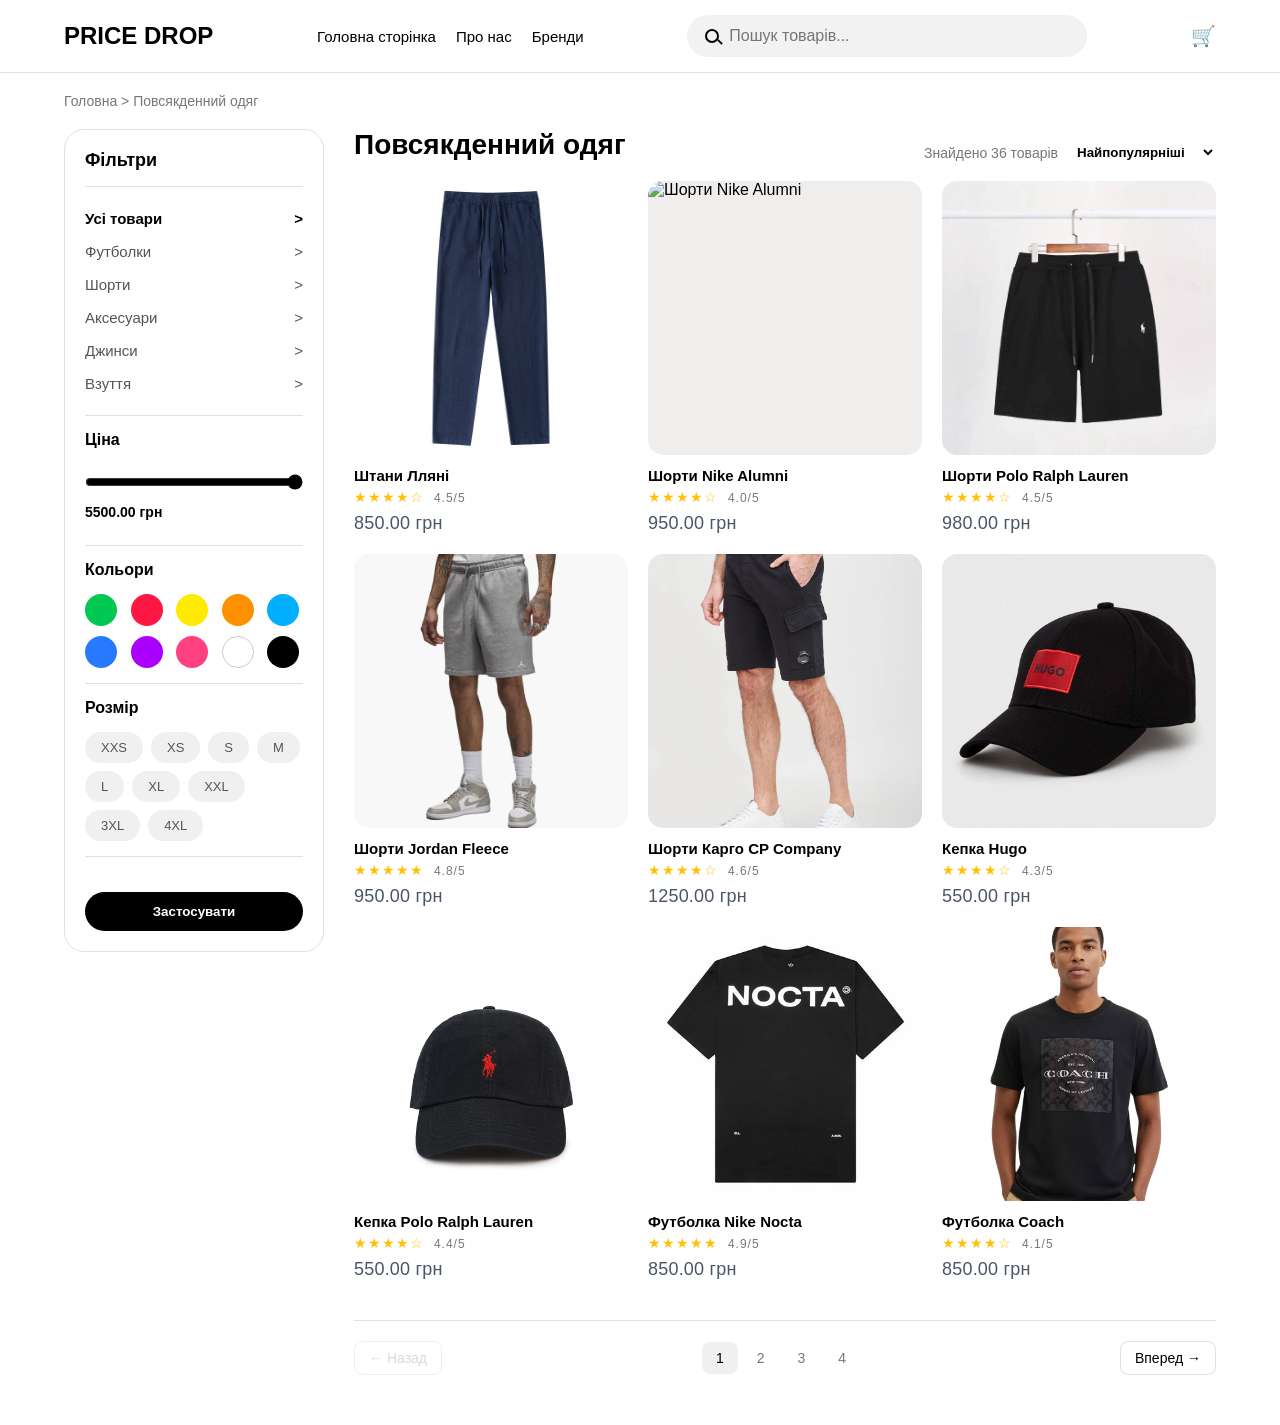
==== commit b1ceecaa: "Update index2.html" ====
--- a/index2.html
+++ b/index2.html
@@ -307,8 +307,7 @@
 
 <script>
 const baseProducts = [
-    { title: "Штани Лляні", category: "pants", price: 850, oldPrice: null, rating: 4.5, stars: "★★★★☆", colors: ["black", "white", "darkblue", "beige"], sizes: ["S", "M", "L", "XL"], style: "casual", img: "1/1.jpg", gallery: ["1/1.jpg", "1/2.jpg", "1/3.jpg", "1/4.jpg"] },
-    { title: "Шорти Nike Alumni", category: "shorts", price: 950, oldPrice: null, rating: 4.0, stars: "★★★★☆", colors: ["black", "grey"], sizes: ["S", "M", "L", "XL"], style: "casual", img: "2/1.jpg", gallery: ["2/2.jpg", "2/3.jpg", "2/6.jpg", "2/5.jpg"] },
+    { title: "Штани Лляні", category: "pants", price: 850, oldPrice: null, rating: 4.5, stars: "★★★★☆", colors: ["black", "white", "darkblue", "beige"], sizes: ["S", "M", "L", "XL"], style: "casual", img: "1/1.JPG", gallery: ["1/1.JPG", "1/2.JPG", "1/3.JPG", "1/4.JPG"] },    { title: "Шорти Nike Alumni", category: "shorts", price: 950, oldPrice: null, rating: 4.0, stars: "★★★★☆", colors: ["black", "grey"], sizes: ["S", "M", "L", "XL"], style: "casual", img: "2/1.jpg", gallery: ["2/2.jpg", "2/3.jpg", "2/6.jpg", "2/5.jpg"] },
     { title: "Шорти Polo Ralph Lauren", category: "shorts", price: 980, oldPrice: null, rating: 4.5, stars: "★★★★☆", colors: ["blue", "black"], sizes: ["M", "L", "XL"], style: "gym", img: "3/1.jpg", gallery: ["3/1.jpg", "3/2.jpg", "3/3.jpg"] },
     { title: "Шорти Jordan Fleece", category: "shorts", price: 950, oldPrice: null, rating: 4.8, stars: "★★★★★", colors: ["grey", "black"], sizes: ["S", "M", "L", "XL"], style: "casual", img: "4/1.jpg", gallery: ["4/1.jpg", "4/2.jpg", "4/3.jpg"] },
     { title: "Шорти Карго CP Company", category: "shorts", price: 1250, oldPrice: null, rating: 4.6, stars: "★★★★☆", colors: ["grey", "Black"], sizes: ["S", "M", "L"], style: "casual", img: "5/1.jpg", gallery: ["5/1.jpg", "5/2.jpg", "5/3.jpg"] },
@@ -984,4 +983,4 @@
 }
 </script>
 </body>
-</html>+</html>
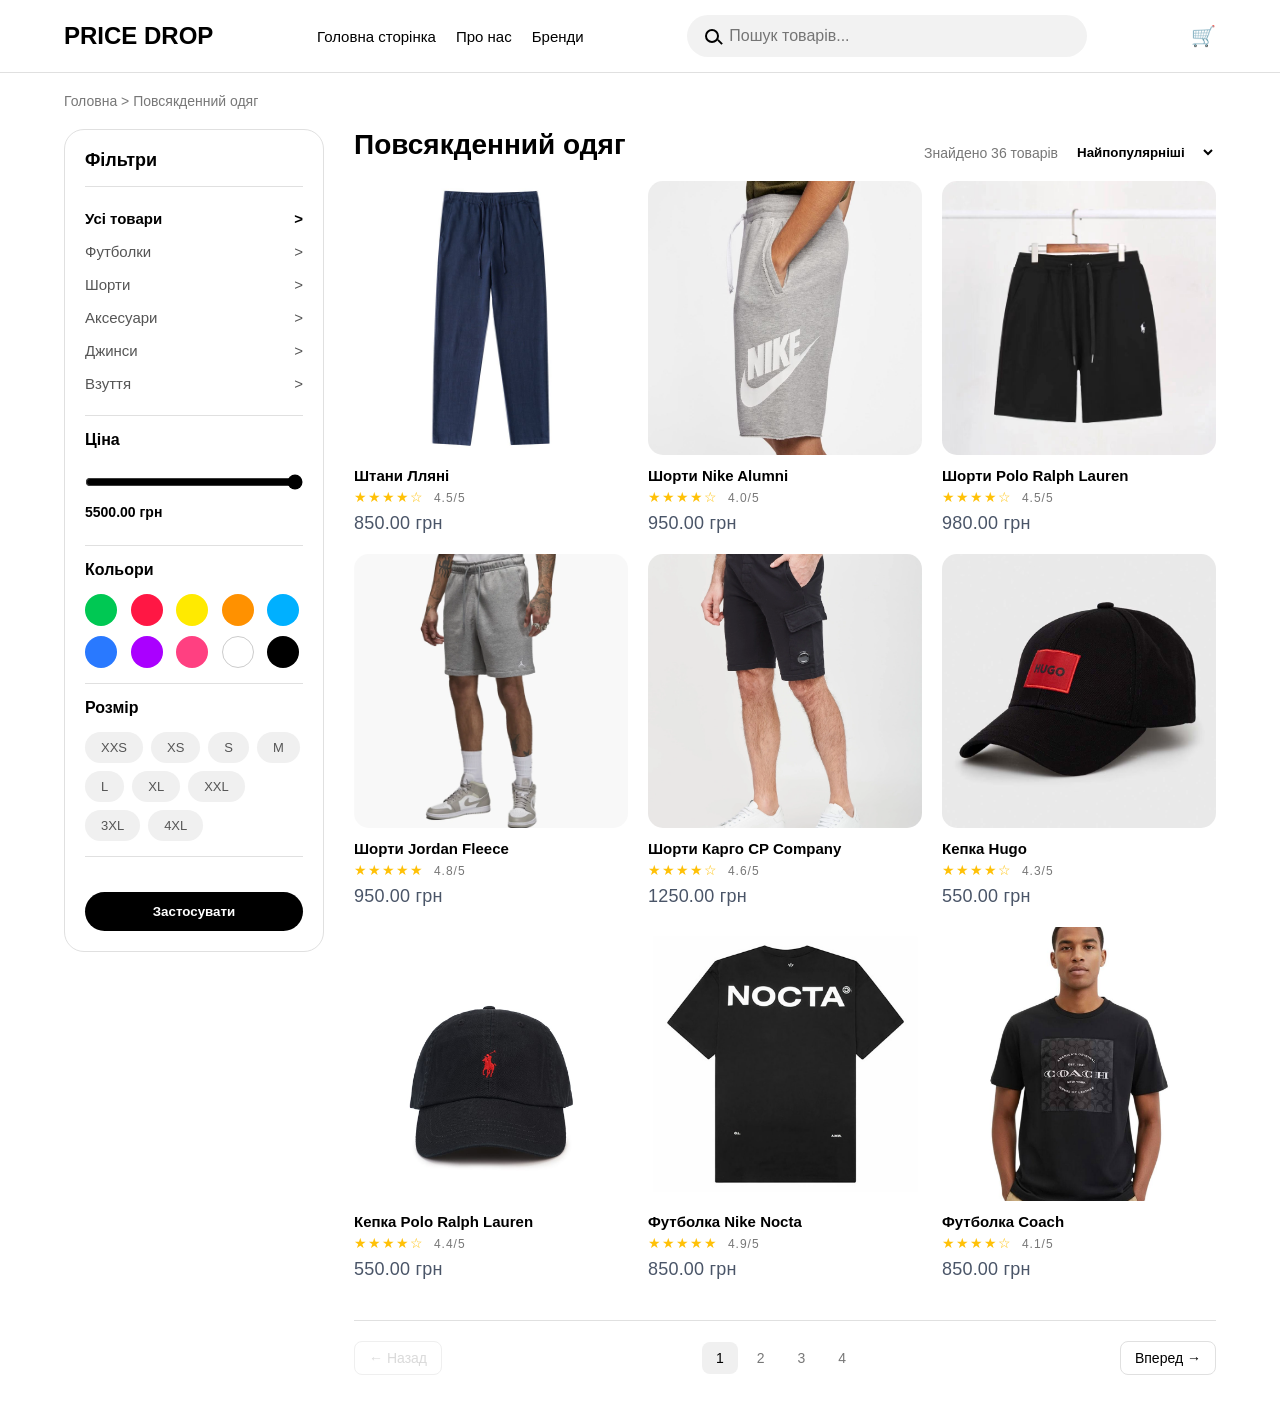
==== commit 6a2c3378: "Update index2.html" ====
--- a/index2.html
+++ b/index2.html
@@ -307,7 +307,8 @@
 
 <script>
 const baseProducts = [
-    { title: "Штани Лляні", category: "pants", price: 850, oldPrice: null, rating: 4.5, stars: "★★★★☆", colors: ["black", "white", "darkblue", "beige"], sizes: ["S", "M", "L", "XL"], style: "casual", img: "1/1.JPG", gallery: ["1/1.JPG", "1/2.JPG", "1/3.JPG", "1/4.JPG"] },    { title: "Шорти Nike Alumni", category: "shorts", price: 950, oldPrice: null, rating: 4.0, stars: "★★★★☆", colors: ["black", "grey"], sizes: ["S", "M", "L", "XL"], style: "casual", img: "2/1.jpg", gallery: ["2/2.jpg", "2/3.jpg", "2/6.jpg", "2/5.jpg"] },
+    { title: "Штани Лляні", category: "pants", price: 850, oldPrice: null, rating: 4.5, stars: "★★★★☆", colors: ["black", "white", "darkblue", "beige"], sizes: ["S", "M", "L", "XL"], style: "casual", img: "1/1.JPG", gallery: ["1/1.JPG", "1/2.JPG", "1/3.JPG", "1/4.JPG"] },  
+    { title: "Шорти Nike Alumni", category: "shorts", price: 950, oldPrice: null, rating: 4.0, stars: "★★★★☆", colors: ["black", "grey"], sizes: ["S", "M", "L", "XL"], style: "casual", img: "2/1.JPG", gallery: ["2/2.JPG", "2/3.JPG", "2/6.jpg", "2/5.JPG"] },
     { title: "Шорти Polo Ralph Lauren", category: "shorts", price: 980, oldPrice: null, rating: 4.5, stars: "★★★★☆", colors: ["blue", "black"], sizes: ["M", "L", "XL"], style: "gym", img: "3/1.jpg", gallery: ["3/1.jpg", "3/2.jpg", "3/3.jpg"] },
     { title: "Шорти Jordan Fleece", category: "shorts", price: 950, oldPrice: null, rating: 4.8, stars: "★★★★★", colors: ["grey", "black"], sizes: ["S", "M", "L", "XL"], style: "casual", img: "4/1.jpg", gallery: ["4/1.jpg", "4/2.jpg", "4/3.jpg"] },
     { title: "Шорти Карго CP Company", category: "shorts", price: 1250, oldPrice: null, rating: 4.6, stars: "★★★★☆", colors: ["grey", "Black"], sizes: ["S", "M", "L"], style: "casual", img: "5/1.jpg", gallery: ["5/1.jpg", "5/2.jpg", "5/3.jpg"] },
@@ -322,8 +323,8 @@
     { title: "Футболка Jordan Flight", category: "tshirt", price: 850, oldPrice: null, rating: 4.7, stars: "★★★★★", colors: ["black", "white"], sizes: ["S", "M", "L", "XL"], style: "casual", img: "13/1.jpg", gallery: ["13/1.jpg", "13/2.jpg", "13/3.jpg"] },
     { title: "Футболка Jodan AIR", category: "tshirt", price: 850, oldPrice: null, rating: 4.5, stars: "★★★★☆", colors: ["white", "black"], sizes: ["S", "M", "L", "XL"], style: "streetwear", img: "14/1.jpg", gallery: ["14/1.jpg", "14/2.jpg", "14/3.jpg"] },
     { title: "Штани Jordan Dri Fit", category: "shorts", price: 850, oldPrice: null, rating: 4.3, stars: "★★★★☆", colors: ["black", "blue"], sizes: ["S", "M", "L", "XL"], style: "casual", img: "15/1.jpg", gallery: ["15/1.jpg", "15/2.jpg", "15/3.jpg"] },
-    { title: "Шорти Nike Swoosh", category: "shorts", price: 950, oldPrice: null, rating: 4.9, stars: "★★★★★", colors: ["gray", "black"], sizes: ["S", "M", "L", "XL"], style: "casual", img: "16/1.jpg", gallery: ["16/1.jpg", "16/2.jpg", "16/3.jpg"] },
-    { title: "Штани Stone Island карго брюки", category: "jeans", price: 1500, oldPrice: 2300, rating: 4.2, stars: "★★★★☆", colors: ["beige", "grey"], sizes: ["S", "M", "L"], style: "streetwear", img: "17/1.jpg", gallery: ["17/1.jpg", "17/2.jpg"] },
+    { title: "Шорти Nike Swoosh", category: "shorts", price: 950, oldPrice: null, rating: 4.9, stars: "★★★★★", colors: ["gray", "black"], sizes: ["S", "M", "L", "XL"], style: "casual", img: "16/1.jpg", gallery: ["16/1.jpg", "16/2.JPG", "16/3.JPG"] },
+    { title: "Штани Stone Island карго брюки", category: "jeans", price: 1500, oldPrice: 2300, rating: 4.2, stars: "★★★★☆", colors: ["beige", "grey"], sizes: ["S", "M", "L"], style: "streetwear", img: "17/1.JPG", gallery: ["17/1.JPG", "17/2.JPG"] },
     { title: "Лофери чоловічі", category: "shoes", price: 1450, oldPrice: null, rating: 4.4, stars: "★★★★☆", colors: ["black"], sizes: ["41", "42", "43", "44", "45"], style: "casual", img: "18/1.jpg", gallery: ["18/1.jpg", "18/2.jpg", "18/3.jpg"] },
     { title: "Шорти CP Company", category: "shorts", price: 1200, oldPrice: 1700, rating: 4.6, stars: "★★★★☆", colors: ["grey", "black", "darkgreen"], sizes: ["M", "L", "XL"], style: "streetwear", img: "19/1.jpg", gallery: ["19/1.jpg", "19/2.jpg", "19/3.jpg", "19/4.jpg"] },
     { title: "Кросівки Nike Ava Rover", category: "shoes", price: 2700, oldPrice: 3550, rating: 4.4, stars: "★★★★☆", colors: ["black"], sizes: ["41", "42", "43", "44", "45"], style: "formal", img: "20/1.jpg", gallery: ["20/1.jpg", "20/2.jpg", "20/3.jpg"] },
